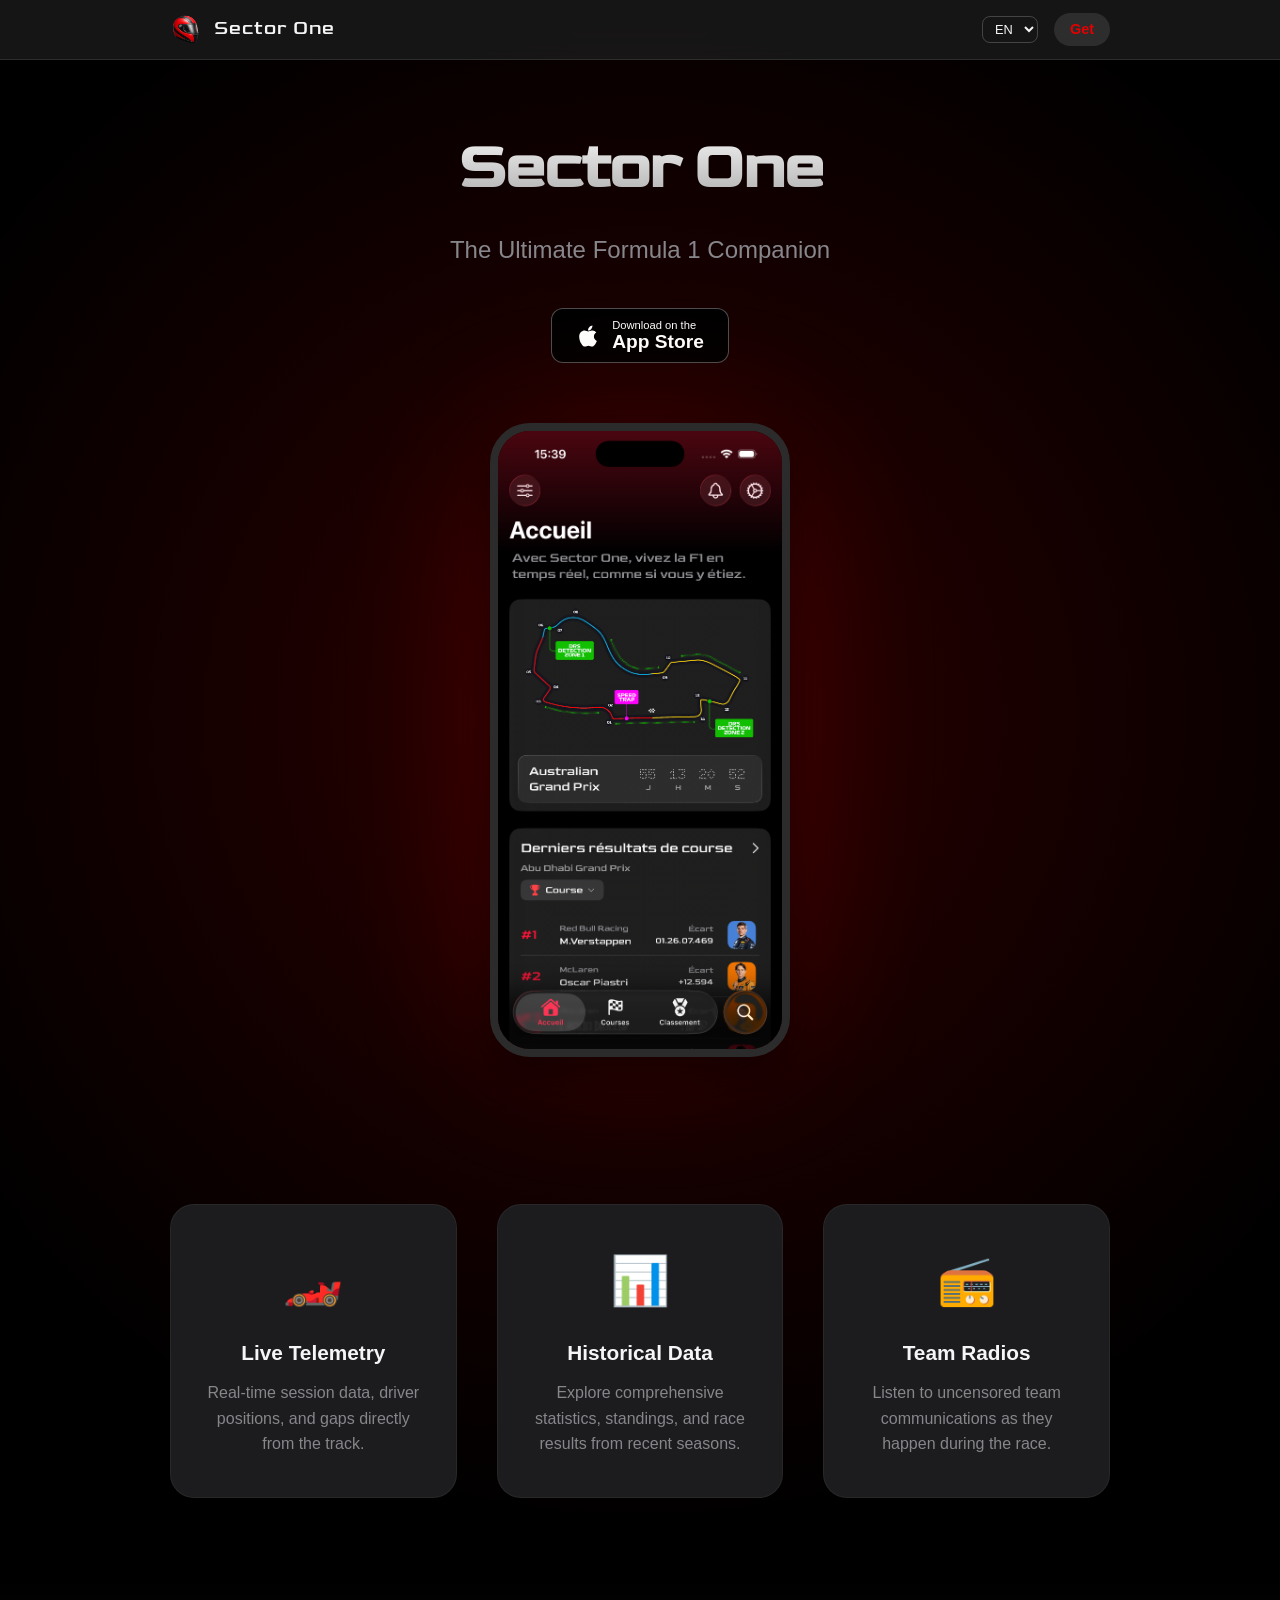
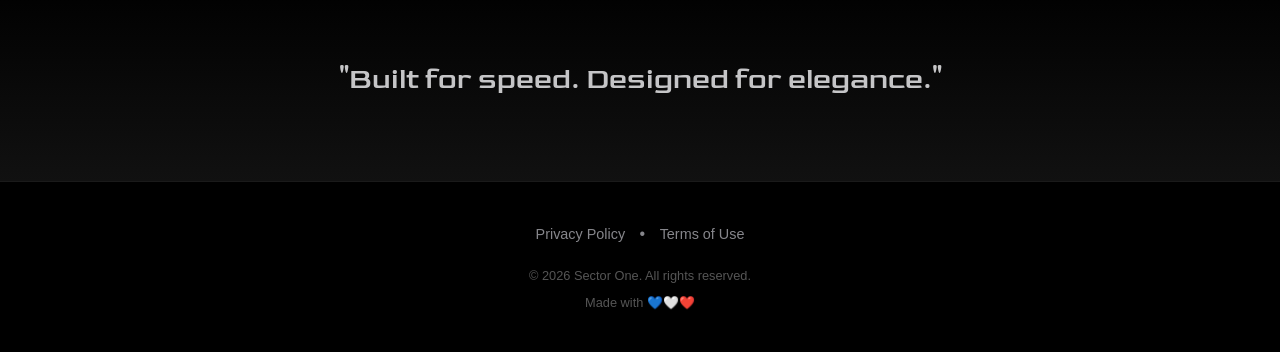
==== index.html @ 4aada098 "add analytics" ====
<!DOCTYPE html>
<html lang="en">

<head>
    <meta charset="UTF-8">
    <meta name="viewport" content="width=device-width, initial-scale=1.0">
    <title>Sector One - The Ultimate Formula 1 Companion</title>
    <link rel="stylesheet" href="style.css">
    <link rel="icon" type="image/png" href="assets/images/app-icon.png">

    <!-- Open Graph / Social Media -->
    <meta property="og:type" content="website">
    <meta property="og:title" content="Sector One">
    <meta property="og:description"
        content="Live telemetry, historical data, and team radios. The ultimate F1 companion app for iOS.">
    <meta property="og:image" content="assets/images/app-icon.png">

    <!-- Google Tag Manager -->
    <script>(function (w, d, s, l, i) {
            w[l] = w[l] || []; w[l].push({
                'gtm.start':
                    new Date().getTime(), event: 'gtm.js'
            }); var f = d.getElementsByTagName(s)[0],
                j = d.createElement(s), dl = l != 'dataLayer' ? '&l=' + l : ''; j.async = true; j.src =
                    'https://www.googletagmanager.com/gtm.js?id=' + i + dl; f.parentNode.insertBefore(j, f);
        })(window, document, 'script', 'dataLayer', 'GTM-KXSH4BHP');</script>
    <!-- End Google Tag Manager -->

</head>

<body>
    <!-- Google Tag Manager (noscript) -->
    <noscript><iframe src="https://www.googletagmanager.com/ns.html?id=GTM-KXSH4BHP" height="0" width="0"
            style="display:none;visibility:hidden"></iframe></noscript>
    <!-- End Google Tag Manager (noscript) -->

    <div class="background-glow"></div>

    <nav class="glass-nav">
        <div class="nav-content">
            <div class="brand">
                <img src="assets/images/app-icon.png" alt="Sector One Logo" class="nav-logo">
                <span class="nav-title">Sector One</span>
            </div>
            <div class="nav-right">
                <select class="lang-selector" onchange="location = this.value;">
                    <option value="index.html" selected>EN</option>
                    <option value="fr/index.html">FR</option>
                    <option value="es/index.html">ES</option>
                    <option value="it/index.html">IT</option>
                    <option value="nl/index.html">NL</option>
                </select>
                <a href="#" class="get-button">Get</a>
            </div>
        </div>
    </nav>

    <main>
        <section class="hero">
            <h1 class="hero-title">Sector One</h1>
            <p class="hero-subtitle">The Ultimate Formula 1 Companion</p>

            <a href="#" class="app-store-button">
                <svg class="apple-logo" xmlns="http://www.w3.org/2000/svg"
                    viewBox="0 0 384 512"><!-- Font Awesome Free 6.5.1 by @fontawesome - https://fontawesome.com License - https://fontawesome.com/license/free Copyright 2024 Fonticons, Inc. -->
                    <path
                        d="M318.7 268.7c-.2-36.7 16.4-64.4 50-84.8-18.8-26.9-47.2-41.7-84.7-44.6-35.5-2.8-74.3 20.7-88.5 20.7-15 0-49.4-19.7-76.4-19.7C63.3 141.2 4 184.8 4 273.5q0 39.3 14.4 81.2c12.8 36.7 59 126.7 107.2 125.2 25.2-.6 43-17.9 75.8-17.9 31.8 0 48.3 17.9 76.4 17.9 48.6-.7 90.4-82.5 102.6-119.3-65.2-30.7-61.7-90-61.7-91.9zm-56.6-164.2c27.3-32.4 24.8-61.9 24-72.5-24.1 1.4-52 16.4-67.9 34.9-17.5 19.8-27.8 44.3-25.6 71.9 26.1 2 49.9-11.4 69.5-34.3z" />
                </svg>
                <div class="btn-text">
                    <span class="small-text">Download on the</span>
                    <span class="big-text">App Store</span>
                </div>
            </a>

            <div class="hero-image-container">
                <img src="assets/images/app-screenshot.png" alt="Sector One App Screenshot" class="hero-image">
                <div class="glow-behind"></div>
            </div>
        </section>

        <section class="features">
            <div class="feature-card">
                <div class="feature-icon">🏎️</div>
                <h3>Live Telemetry</h3>
                <p>Real-time session data, driver positions, and gaps directly from the track.</p>
            </div>
            <div class="feature-card">
                <div class="feature-icon">📊</div>
                <h3>Historical Data</h3>
                <p>Explore comprehensive statistics, standings, and race results from recent seasons.</p>
            </div>
            <div class="feature-card">
                <div class="feature-icon">📻</div>
                <h3>Team Radios</h3>
                <p>Listen to uncensored team communications as they happen during the race.</p>
            </div>
        </section>

        <section class="quote-section">
            <blockquote>"Built for speed. Designed for elegance."</blockquote>
        </section>
    </main>

    <footer>
        <div class="footer-links">
            <a href="privacy-policy.html">Privacy Policy</a>
            <span class="separator">•</span>
            <a href="terms-of-use.html">Terms of Use</a>
        </div>
        <p class="copyright">© 2026 Sector One. All rights reserved.</p>
        <p class="made-with">Made with 💙🤍❤️</p>
    </footer>
</body>

</html>
---- style.css ----
@font-face {
    font-family: 'Goldman';
    src: url('assets/fonts/Goldman-Regular.ttf') format('truetype');
    font-weight: normal;
    font-style: normal;
}

:root {
    --bg-color: #000000;
    --text-color: #f5f5f7;
    --text-secondary: #86868b;
    --accent-color: #E40000;
    --glass-bg: rgba(28, 28, 30, 0.75);
    --card-bg: #1c1c1e;
    --nav-height: 60px;
}

* {
    margin: 0;
    padding: 0;
    box-sizing: border-box;
}

body {
    font-family: -apple-system, BlinkMacSystemFont, "Segoe UI", Roboto, Helvetica, Arial, sans-serif;
    background-color: var(--bg-color);
    color: var(--text-color);
    overflow-x: hidden;
    line-height: 1.5;
    -webkit-font-smoothing: antialiased;
}

/* Background Glow Effect */
.background-glow {
    position: fixed;
    top: -20vh;
    left: 50%;
    transform: translateX(-50%);
    width: 140vw;
    height: 140vw;
    background: radial-gradient(circle, rgba(228, 0, 0, 0.2) 0%, rgba(0,0,0,0) 65%);
    z-index: -1;
    pointer-events: none;
}

@media (max-width: 768px) {
    .background-glow {
        width: 200vw;
        height: 200vw;
        top: -40vw;
        background: radial-gradient(circle, rgba(228, 0, 0, 0.3) 0%, rgba(0,0,0,0) 70%);
    }
}

/* Navigation */
.glass-nav {
    position: fixed;
    top: 0;
    left: 0;
    right: 0;
    height: var(--nav-height);
    background: var(--glass-bg);
    backdrop-filter: blur(20px);
    -webkit-backdrop-filter: blur(20px);
    border-bottom: 1px solid rgba(255, 255, 255, 0.1);
    z-index: 1000;
    display: flex;
    justify-content: center;
}

.nav-content {
    width: 100%;
    max-width: 980px;
    padding: 0 20px;
    display: flex;
    justify-content: space-between;
    align-items: center;
}

.brand {
    display: flex;
    align-items: center;
    gap: 12px;
}

.nav-right {
    display: flex;
    align-items: center;
    gap: 16px;
}

.lang-selector {
    background: transparent;
    border: 1px solid rgba(255, 255, 255, 0.2);
    color: var(--text-color);
    padding: 4px 8px;
    border-radius: 8px;
    font-size: 0.8rem;
    cursor: pointer;
    transition: all 0.2s;
}

.lang-selector:hover {
    background: rgba(255, 255, 255, 0.1);
}

.nav-logo {
    width: 32px;
    /* height: 32px; */
    border-radius: 8px;
}

.nav-title {
    font-family: 'Goldman', sans-serif;
    font-size: 1.2rem;
    letter-spacing: 1px;
    color: var(--text-color);
}

.get-button {
    background: rgba(255, 255, 255, 0.1);
    color: var(--accent-color);
    padding: 6px 16px;
    border-radius: 20px;
    text-decoration: none;
    font-weight: 600;
    font-size: 0.9rem;
    transition: all 0.2s ease;
}

.get-button:hover {
    background: var(--accent-color);
    color: white;
}

/* Hero Section */
.hero {
    padding-top: calc(var(--nav-height) + 60px);
    text-align: center;
    display: flex;
    flex-direction: column;
    align-items: center;
    padding-bottom: 60px;
}

.hero-title {
    font-family: 'Goldman', sans-serif;
    font-size: 4rem;
    margin-bottom: 16px;
    background: linear-gradient(180deg, #FFFFFF 0%, #A0A0A0 100%);
    -webkit-background-clip: text;
    -webkit-text-fill-color: transparent;
    letter-spacing: -1px;
}

.hero-subtitle {
    font-size: 1.5rem;
    color: var(--text-secondary);
    margin-bottom: 40px;
    font-weight: 400;
}

/* App Store Button */
.app-store-button {
    display: flex;
    align-items: center;
    background-color: #000;
    border: 1px solid rgba(255, 255, 255, 0.3);
    border-radius: 12px;
    padding: 10px 24px;
    text-decoration: none;
    color: white;
    transition: transform 0.2s ease, border-color 0.2s ease;
    margin-bottom: 60px;
}

.app-store-button:hover {
    transform: scale(1.02);
    border-color: rgba(255, 255, 255, 0.6);
}

.apple-logo {
    width: 24px;
    height: 24px;
    fill: white;
    margin-right: 12px;
}

.btn-text {
    display: flex;
    flex-direction: column;
    align-items: flex-start;
    line-height: 1.1;
}

.small-text {
    font-size: 0.7rem;
    font-weight: 400;
}

.big-text {
    font-size: 1.2rem;
    font-weight: 600;
}

/* Hero Image */
.hero-image-container {
    position: relative;
    width: 100%;
    max-width: 300px;
    perspective: 1000px;
}

.hero-image {
    width: 100%;
    border-radius: 40px; /* iPhone corner radius approximation */
    box-shadow: 0 20px 50px rgba(0, 0, 0, 0.5);
    border: 8px solid #2b2b2b;
    position: relative;
    z-index: 10;
    transition: transform 0.3s ease;
    animation: float 6s ease-in-out infinite;
}

.glow-behind {
    position: absolute;
    top: 50%;
    left: 50%;
    transform: translate(-50%, -50%);
    width: 90%;
    height: 90%;
    background: var(--accent-color);
    filter: blur(80px);
    opacity: 0.3;
    z-index: 1;
}

@keyframes float {
    0% { transform: translateY(0px); }
    50% { transform: translateY(-15px); }
    100% { transform: translateY(0px); }
}

/* Features Section */
.features {
    display: grid;
    grid-template-columns: repeat(auto-fit, minmax(280px, 1fr));
    gap: 40px;
    max-width: 980px;
    margin: 0 auto;
    padding: 80px 20px;
}

.feature-card {
    background: var(--card-bg);
    padding: 40px 30px;
    border-radius: 24px;
    text-align: center;
    border: 1px solid rgba(255, 255, 255, 0.05);
    transition: transform 0.3s ease;
}

.feature-card:hover {
    transform: translateY(-5px);
    background: rgba(255, 255, 255, 0.08);
}

.feature-icon {
    font-size: 3rem;
    margin-bottom: 20px;
}

.feature-card h3 {
    font-size: 1.3rem;
    margin-bottom: 12px;
    color: var(--text-color);
}

.feature-card p {
    color: var(--text-secondary);
    font-size: 1rem;
    line-height: 1.6;
}

/* Quote Section */
.quote-section {
    text-align: center;
    padding: 80px 20px;
    background: linear-gradient(180deg, var(--bg-color) 0%, #111 100%);
}

blockquote {
    font-family: 'Goldman', sans-serif;
    font-size: 1.8rem;
    color: var(--text-color);
    opacity: 0.8;
}

/* Footer */
footer {
    border-top: 1px solid rgba(255, 255, 255, 0.1);
    padding: 40px 20px;
    text-align: center;
    background: var(--bg-color);
}

.footer-links {
    margin-bottom: 20px;
}

.footer-links a {
    color: var(--text-secondary);
    text-decoration: none;
    font-size: 0.9rem;
    transition: color 0.2s;
}

.footer-links a:hover {
    color: var(--text-color);
}

.separator {
    color: var(--text-secondary);
    margin: 0 10px;
}

.copyright {
    color: #555;
    font-size: 0.8rem;
    margin-bottom: 8px;
}

.made-with {
    color: #555;
    font-size: 0.8rem;
    margin-top: 4px;
}

/* Legal Pages */
.legal-page {
    padding-top: calc(var(--nav-height) + 40px);
    padding-bottom: 60px;
    background-color: var(--bg-color);
    min-height: 100vh;
}

.legal-content {
    max-width: 800px;
    margin: 0 auto;
    padding: 0 20px;
}

.legal-content h1 {
    font-family: 'Goldman', sans-serif;
    font-size: 2.5rem;
    margin-bottom: 10px;
    color: var(--text-color);
}

.last-updated {
    color: var(--text-secondary);
    font-size: 0.9rem;
    margin-bottom: 40px;
    padding-bottom: 20px;
    border-bottom: 1px solid rgba(255, 255, 255, 0.1);
}

.legal-content section {
    margin-bottom: 40px;
}

.legal-content h2 {
    font-size: 1.5rem;
    margin-bottom: 16px;
    color: var(--text-color);
}

.legal-content h3 {
    font-size: 1.1rem;
    margin-top: 24px;
    margin-bottom: 12px;
    color: var(--text-color);
}

.legal-content p {
    color: #ccc;
    line-height: 1.7;
    margin-bottom: 16px;
}

.legal-content ul {
    list-style-type: disc;
    margin-left: 20px;
    margin-bottom: 16px;
    color: #ccc;
}

.legal-content li {
    margin-bottom: 8px;
    line-height: 1.6;
}

.legal-content strong {
    color: var(--text-color);
}

.footer-links a.active {
    color: var(--text-color);
    font-weight: 500;
}
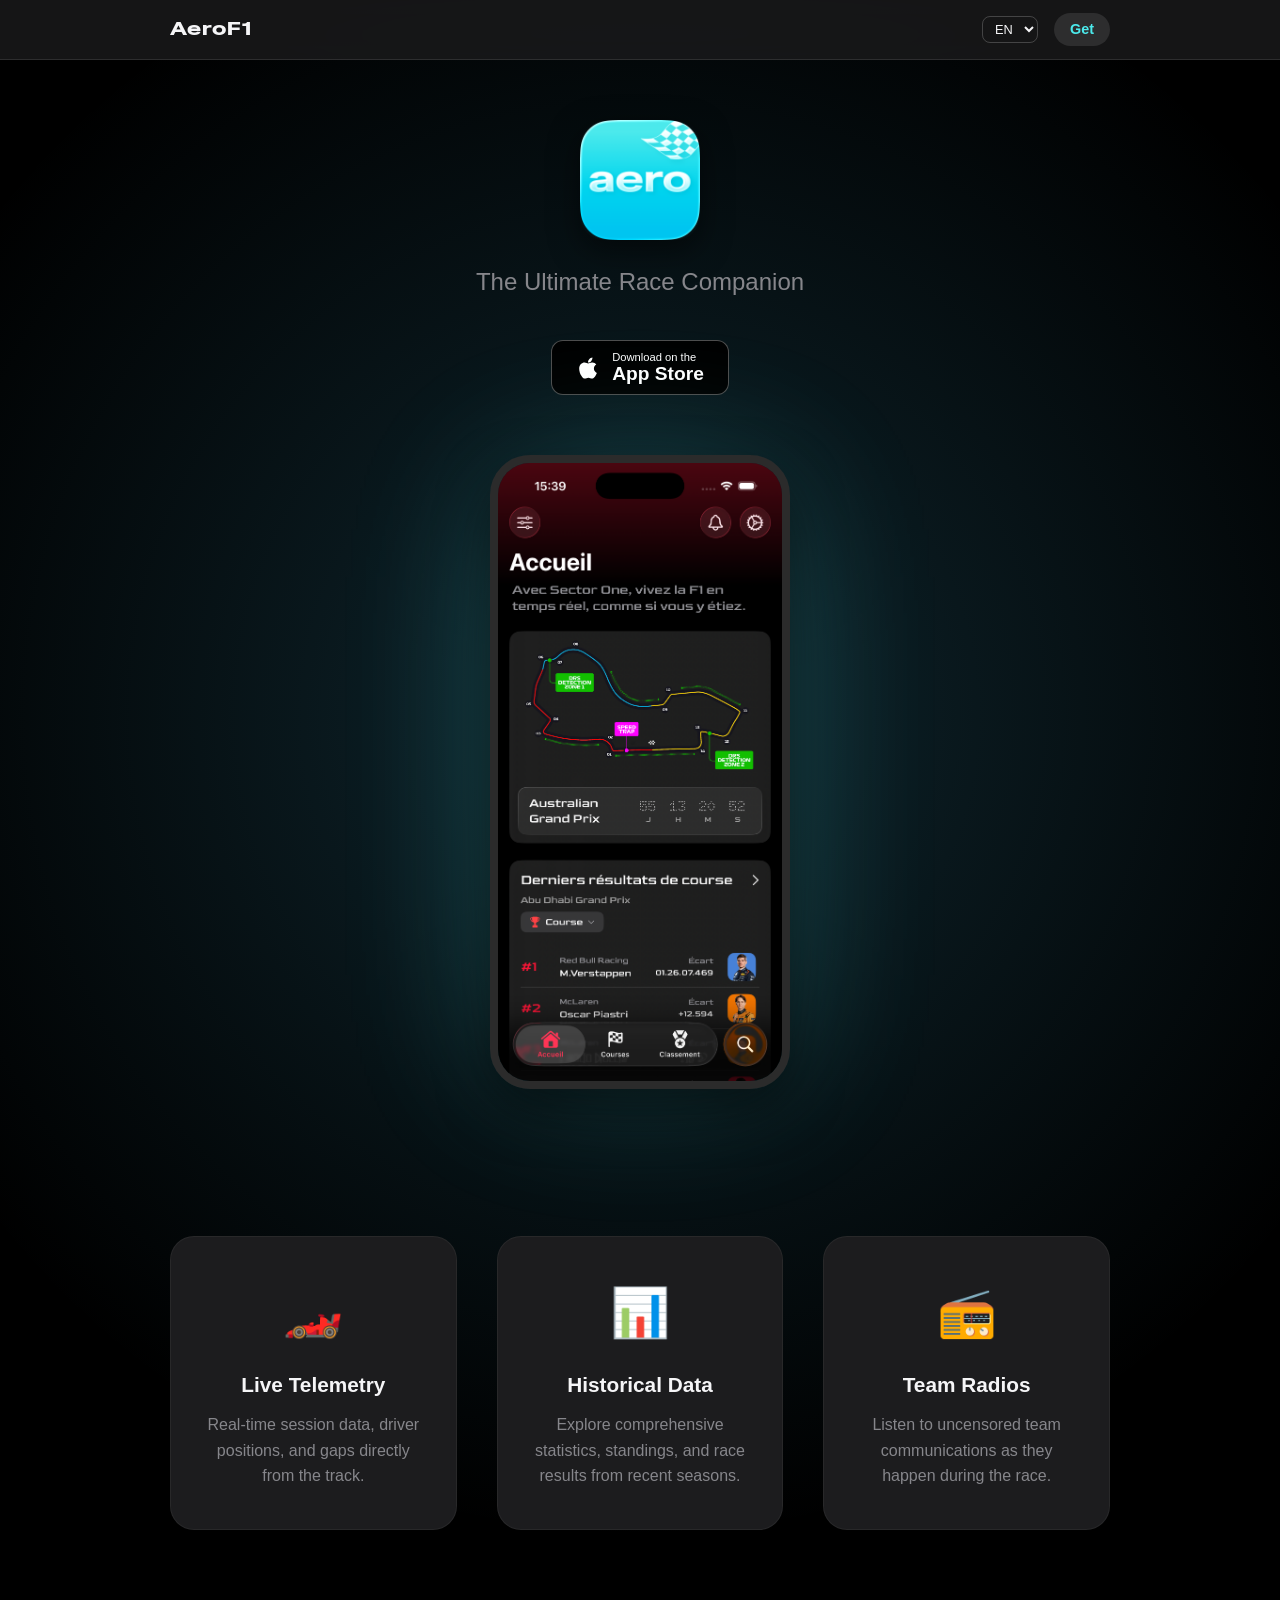
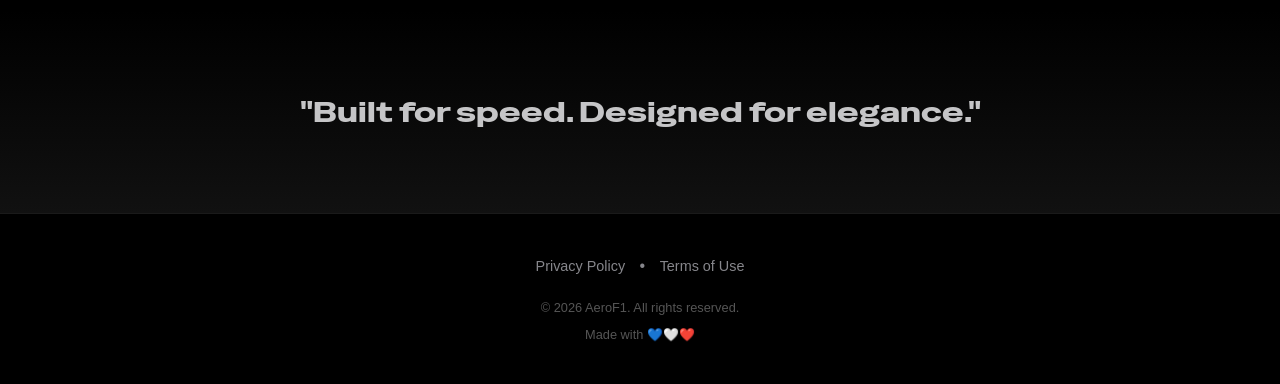
==== commit 558a10fb: "Rebrand website to AeroF1: update design, content, and assets" ====
--- a/index.html
+++ b/index.html
@@ -2,30 +2,27 @@
 <html lang="en">
 
 <head>
+
+<!-- Google tag (gtag.js) -->
+<script async src="https://www.googletagmanager.com/gtag/js?id=G-MBKY1VMHMM"></script>
+<script>
+  window.dataLayer = window.dataLayer || [];
+  function gtag(){dataLayer.push(arguments);}
+  gtag('js', new Date());
+
+  gtag('config', 'G-MBKY1VMHMM');
+</script>
     <meta charset="UTF-8">
     <meta name="viewport" content="width=device-width, initial-scale=1.0">
-    <title>Sector One - The Ultimate Formula 1 Companion</title>
+    <title>AeroF1 - The Ultimate Race Companion</title>
     <link rel="stylesheet" href="style.css">
     <link rel="icon" type="image/png" href="assets/images/app-icon.png">
 
     <!-- Open Graph / Social Media -->
     <meta property="og:type" content="website">
-    <meta property="og:title" content="Sector One">
-    <meta property="og:description"
-        content="Live telemetry, historical data, and team radios. The ultimate F1 companion app for iOS.">
+    <meta property="og:title" content="AeroF1">
+    <meta property="og:description" content="The Ultimate Race Companion. Live telemetry, historical data, and team radios.">
     <meta property="og:image" content="assets/images/app-icon.png">
-
-    <!-- Google Tag Manager -->
-    <script>(function (w, d, s, l, i) {
-            w[l] = w[l] || []; w[l].push({
-                'gtm.start':
-                    new Date().getTime(), event: 'gtm.js'
-            }); var f = d.getElementsByTagName(s)[0],
-                j = d.createElement(s), dl = l != 'dataLayer' ? '&l=' + l : ''; j.async = true; j.src =
-                    'https://www.googletagmanager.com/gtm.js?id=' + i + dl; f.parentNode.insertBefore(j, f);
-        })(window, document, 'script', 'dataLayer', 'GTM-KXSH4BHP');</script>
-    <!-- End Google Tag Manager -->
-
 </head>
 
 <body>
@@ -39,8 +36,7 @@
     <nav class="glass-nav">
         <div class="nav-content">
             <div class="brand">
-                <img src="assets/images/app-icon.png" alt="Sector One Logo" class="nav-logo">
-                <span class="nav-title">Sector One</span>
+                <span class="nav-title">AeroF1</span>
             </div>
             <div class="nav-right">
                 <select class="lang-selector" onchange="location = this.value;">
@@ -57,9 +53,9 @@
 
     <main>
         <section class="hero">
-            <h1 class="hero-title">Sector One</h1>
-            <p class="hero-subtitle">The Ultimate Formula 1 Companion</p>
-
+            <img src="assets/images/app-icon.png" alt="AeroF1 Icon" class="hero-icon">
+            <p class="hero-subtitle">The Ultimate Race Companion</p>
+            
             <a href="#" class="app-store-button">
                 <svg class="apple-logo" xmlns="http://www.w3.org/2000/svg"
                     viewBox="0 0 384 512"><!-- Font Awesome Free 6.5.1 by @fontawesome - https://fontawesome.com License - https://fontawesome.com/license/free Copyright 2024 Fonticons, Inc. -->
@@ -73,7 +69,7 @@
             </a>
 
             <div class="hero-image-container">
-                <img src="assets/images/app-screenshot.png" alt="Sector One App Screenshot" class="hero-image">
+                <img src="assets/images/app-screenshot.png" alt="AeroF1 App Screenshot" class="hero-image">
                 <div class="glow-behind"></div>
             </div>
         </section>
@@ -107,7 +103,7 @@
             <span class="separator">•</span>
             <a href="terms-of-use.html">Terms of Use</a>
         </div>
-        <p class="copyright">© 2026 Sector One. All rights reserved.</p>
+        <p class="copyright">© 2026 AeroF1. All rights reserved.</p>
         <p class="made-with">Made with 💙🤍❤️</p>
     </footer>
 </body>
--- a/style.css
+++ b/style.css
@@ -1,6 +1,6 @@
 @font-face {
-    font-family: 'Goldman';
-    src: url('assets/fonts/Goldman-Regular.ttf') format('truetype');
+    font-family: 'SpecialGothicExpandedOne';
+    src: url('assets/fonts/SpecialGothicExpandedOne-Regular.ttf') format('truetype');
     font-weight: normal;
     font-style: normal;
 }
@@ -9,7 +9,7 @@
     --bg-color: #000000;
     --text-color: #f5f5f7;
     --text-secondary: #86868b;
-    --accent-color: #E40000;
+    --accent-color: #4CEAEC;
     --glass-bg: rgba(28, 28, 30, 0.75);
     --card-bg: #1c1c1e;
     --nav-height: 60px;
@@ -38,7 +38,7 @@
     transform: translateX(-50%);
     width: 140vw;
     height: 140vw;
-    background: radial-gradient(circle, rgba(228, 0, 0, 0.2) 0%, rgba(0,0,0,0) 65%);
+    background: radial-gradient(circle, rgba(76, 195, 236, 0.2) 0%, rgba(0,0,0,0) 65%);
     z-index: -1;
     pointer-events: none;
 }
@@ -48,7 +48,7 @@
         width: 200vw;
         height: 200vw;
         top: -40vw;
-        background: radial-gradient(circle, rgba(228, 0, 0, 0.3) 0%, rgba(0,0,0,0) 70%);
+        background: radial-gradient(circle, rgba(76, 195, 236, 0.3) 0%, rgba(0,0,0,0) 70%);
     }
 }
 
@@ -111,7 +111,7 @@
 }
 
 .nav-title {
-    font-family: 'Goldman', sans-serif;
+    font-family: 'SpecialGothicExpandedOne', sans-serif;
     font-size: 1.2rem;
     letter-spacing: 1px;
     color: var(--text-color);
@@ -144,7 +144,7 @@
 }
 
 .hero-title {
-    font-family: 'Goldman', sans-serif;
+    font-family: 'SpecialGothicExpandedOne', sans-serif;
     font-size: 4rem;
     margin-bottom: 16px;
     background: linear-gradient(180deg, #FFFFFF 0%, #A0A0A0 100%);
@@ -158,6 +158,14 @@
     color: var(--text-secondary);
     margin-bottom: 40px;
     font-weight: 400;
+}
+
+.hero-icon {
+    width: 120px;
+    height: 120px;
+    border-radius: 24px;
+    box-shadow: 0 10px 30px rgba(0,0,0,0.5);
+    margin-bottom: 24px;
 }
 
 /* App Store Button */
@@ -290,7 +298,7 @@
 }
 
 blockquote {
-    font-family: 'Goldman', sans-serif;
+    font-family: 'SpecialGothicExpandedOne', sans-serif;
     font-size: 1.8rem;
     color: var(--text-color);
     opacity: 0.8;
@@ -351,7 +359,7 @@
 }
 
 .legal-content h1 {
-    font-family: 'Goldman', sans-serif;
+    font-family: 'SpecialGothicExpandedOne', sans-serif;
     font-size: 2.5rem;
     margin-bottom: 10px;
     color: var(--text-color);
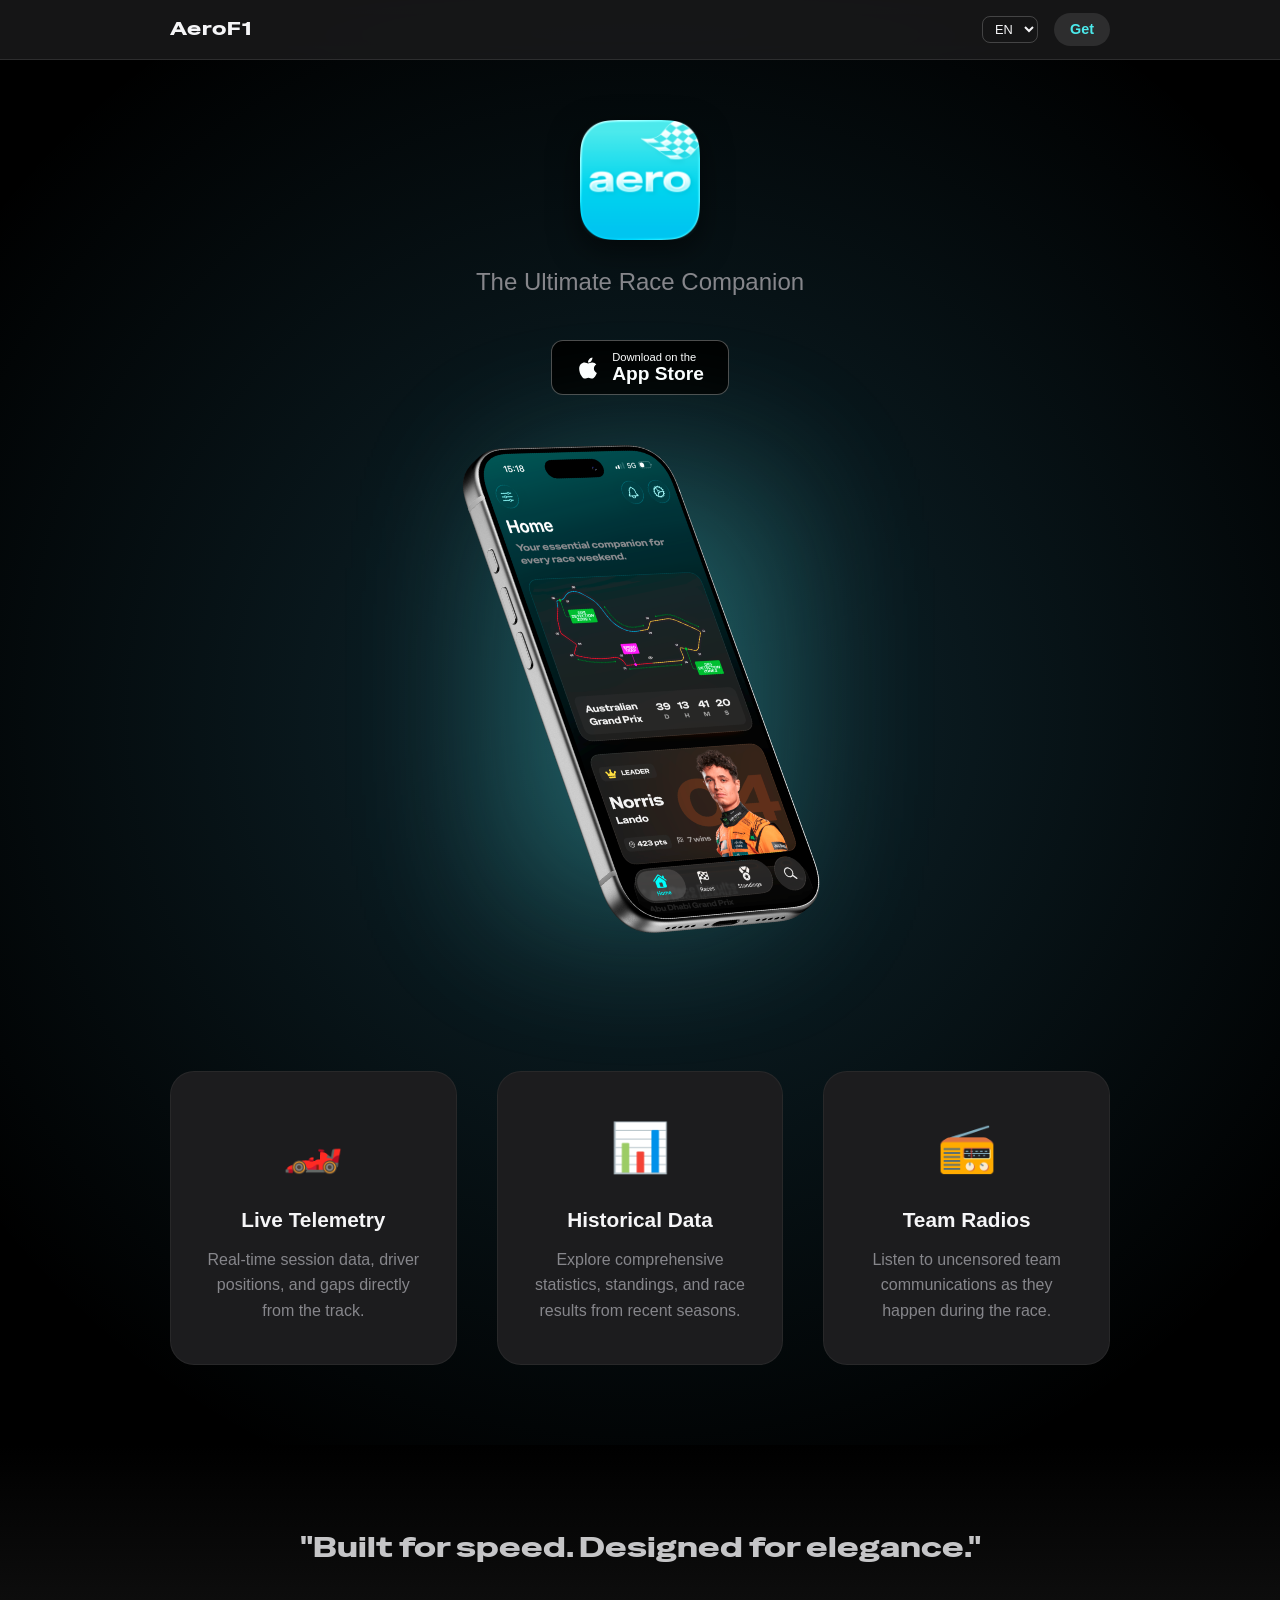
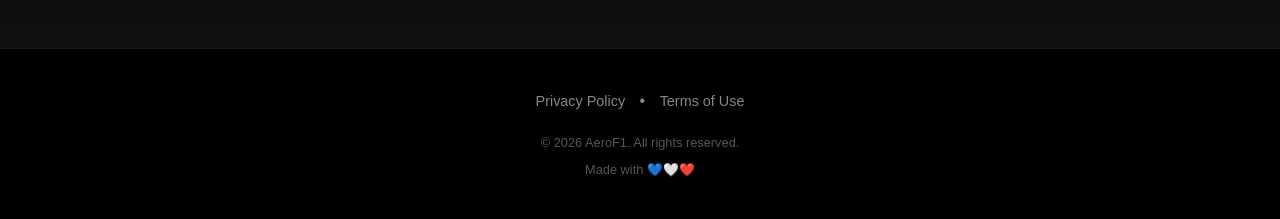
==== commit 6051af4f: "Improve : replace screenshot by mockup + resize and transform image" ====
--- a/index.html
+++ b/index.html
@@ -69,7 +69,7 @@
             </a>
 
             <div class="hero-image-container">
-                <img src="assets/images/app-screenshot.png" alt="AeroF1 App Screenshot" class="hero-image">
+                <img src="assets/images/app-mockup.png" alt="AeroF1 App Screenshot" class="hero-image">
                 <div class="glow-behind"></div>
             </div>
         </section>
--- a/style.css
+++ b/style.css
@@ -220,12 +220,11 @@
 }
 
 .hero-image {
-    width: 100%;
-    border-radius: 40px; /* iPhone corner radius approximation */
-    box-shadow: 0 20px 50px rgba(0, 0, 0, 0.5);
-    border: 8px solid #2b2b2b;
+    width: 150%;
     position: relative;
+    rotate: 15deg;
     z-index: 10;
+    margin-left: -75px;
     transition: transform 0.3s ease;
     animation: float 6s ease-in-out infinite;
 }
